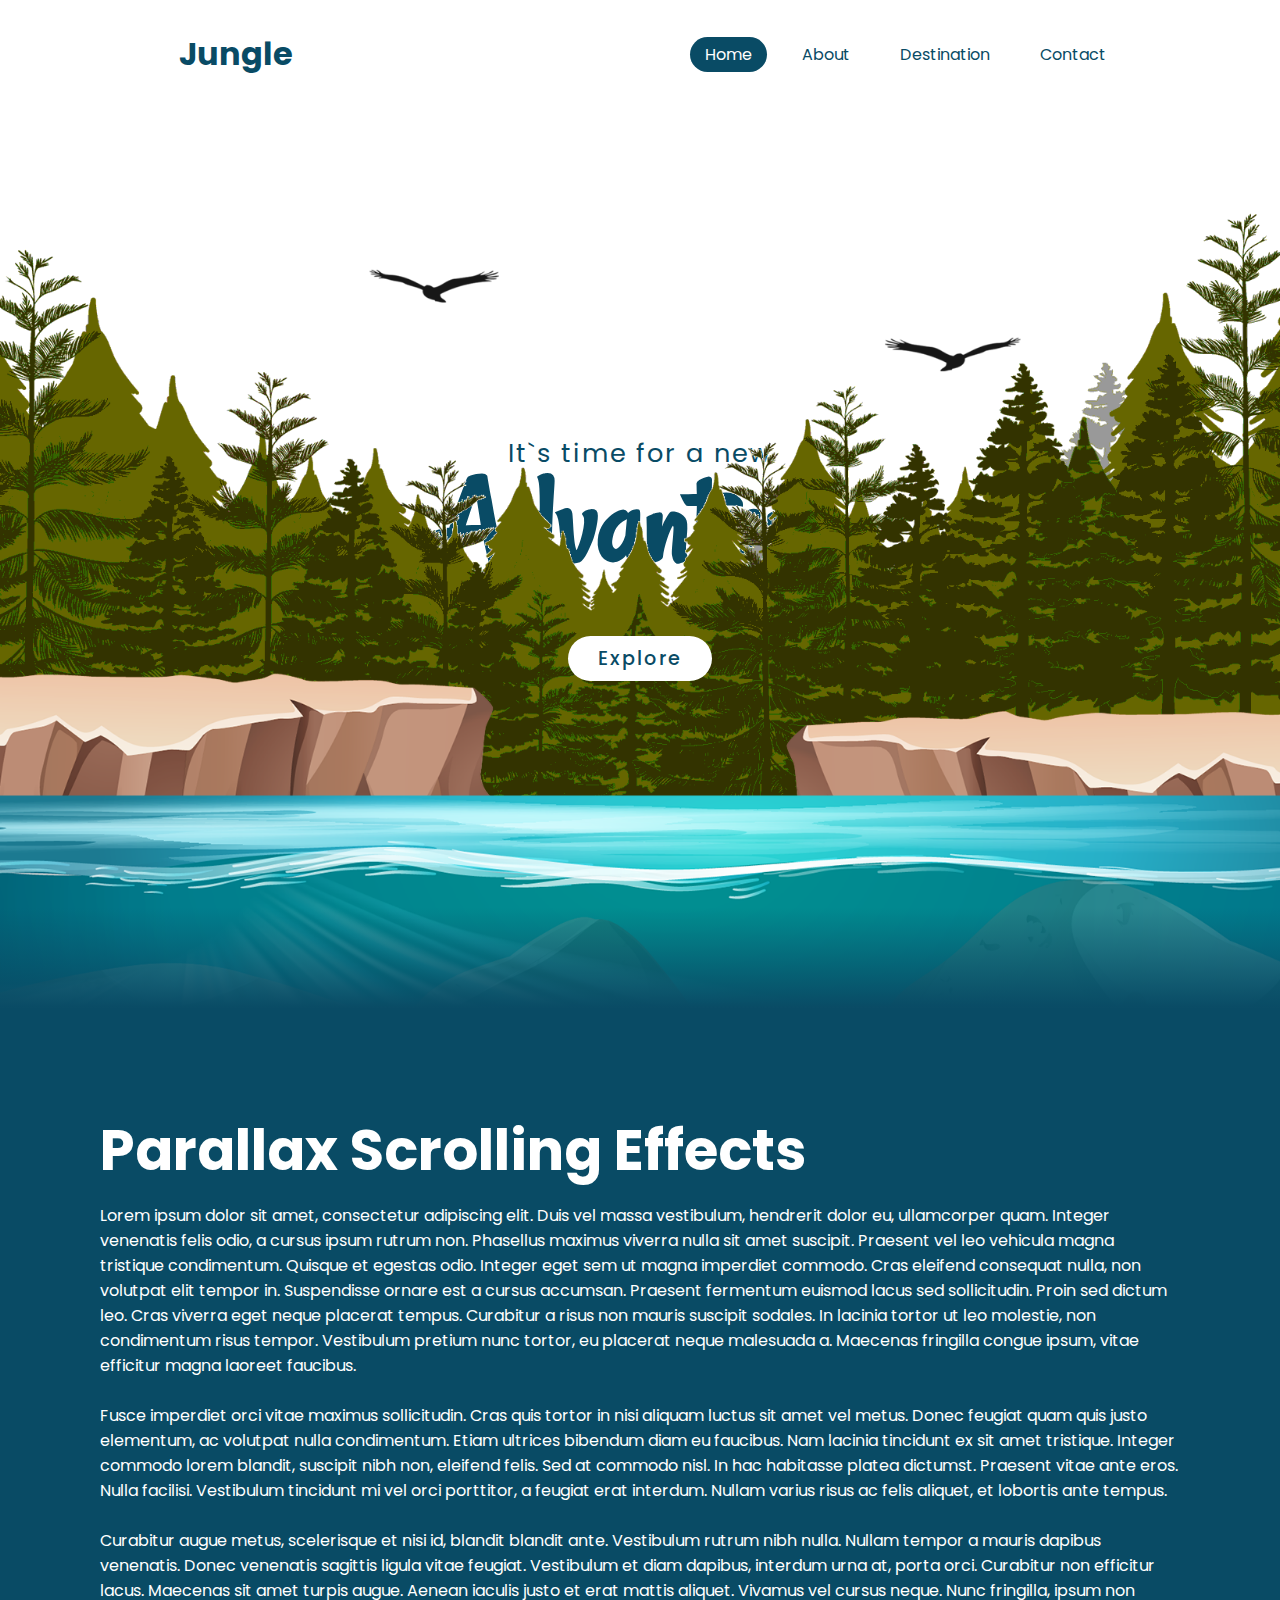
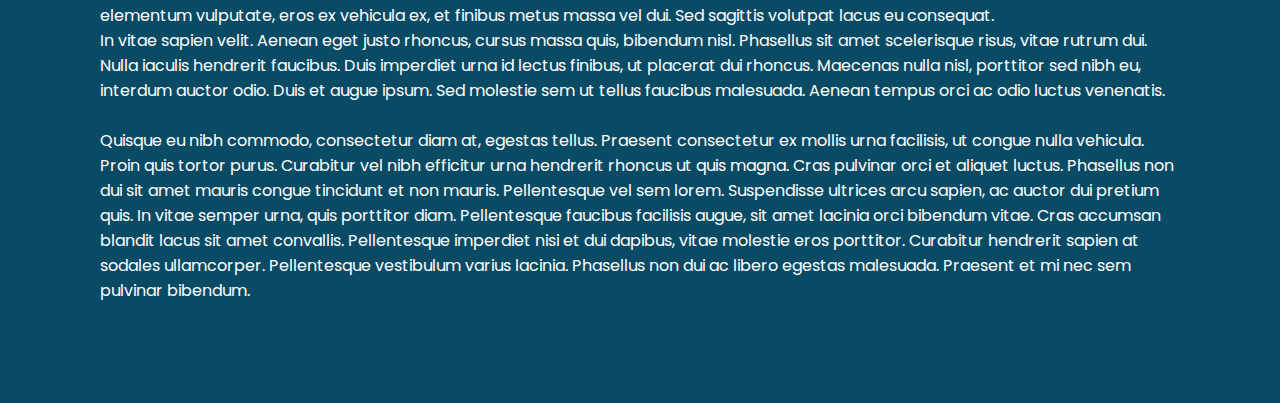
==== index.html @ 6bcde6e8 "create" ====
<!DOCTYPE html>
<html lang="en">

<head>
    <meta charset="UTF-8">
    <meta http-equiv="X-UA-Compatible" content="IE=edge">
    <meta name="viewport" content="width=device-width, initial-scale=1.0">
    <title>Pallarax Effect</title>
    <link rel="stylesheet" href="style.css">
</head>

<body>
    <!-- <div class="container"> -->
    <header>
        <div class="logo">Jungle</div>
        <div class="menu">
            <ul>
                <li> <a href="#" class="menu_item active">Home</a></li>
                <li> <a href="#" class="menu_item">About</a></li>
                <li> <a href="#" class="menu_item">Destination</a></li>
                <li> <a href="#" class="menu_item">Contact</a></li>
            </ul>
        </div>

    </header>
    <section>
        <h2 id="text" class="text">
            <span>It`s time for a new </span><br> Advanture
        </h2>
        <img src="./images/bird1.png" id="bird1" alt="">
        <img src="./images/bird2.png" alt="" id="bird2">
        <img src="./images/forest.png" alt="" id="forest">
        <a href="#" class="btn" id="btn">Explore</a>
        <img src="./images/rocks.png" alt="" id="rocks">
        <img src="./images/water.png" alt="" id="water">
    </section>
    <div class="sec">
        <h2>Parallax Scrolling Effects</h2>
        <span>
            Lorem ipsum dolor sit amet, consectetur adipiscing elit. Duis vel massa vestibulum, hendrerit dolor eu,
            ullamcorper quam. Integer venenatis felis odio, a cursus ipsum rutrum non. Phasellus maximus viverra nulla
            sit amet suscipit. Praesent vel leo vehicula magna tristique condimentum. Quisque et egestas odio. Integer
            eget sem ut magna imperdiet commodo. Cras eleifend consequat nulla, non volutpat elit tempor in. Suspendisse
            ornare est a cursus accumsan. Praesent fermentum euismod lacus sed sollicitudin. Proin sed dictum leo. Cras
            viverra eget neque placerat tempus. Curabitur a risus non mauris suscipit sodales. In lacinia tortor ut leo
            molestie, non condimentum risus tempor. Vestibulum pretium nunc tortor, eu placerat neque malesuada a.
            Maecenas fringilla congue ipsum, vitae efficitur magna laoreet faucibus.
            <p> /</p>
            Fusce imperdiet orci vitae maximus sollicitudin. Cras quis tortor in nisi aliquam luctus sit amet vel metus.
            Donec feugiat quam quis justo elementum, ac volutpat nulla condimentum. Etiam ultrices bibendum diam eu
            faucibus. Nam lacinia tincidunt ex sit amet tristique. Integer commodo lorem blandit, suscipit nibh non,
            eleifend felis. Sed at commodo nisl. In hac habitasse platea dictumst. Praesent vitae ante eros. Nulla
            facilisi. Vestibulum tincidunt mi vel orci porttitor, a feugiat erat interdum. Nullam varius risus ac felis
            aliquet, et lobortis ante tempus.
            <p> /</p>

            Curabitur augue metus, scelerisque et nisi id, blandit blandit ante. Vestibulum rutrum nibh nulla. Nullam
            tempor a mauris dapibus venenatis. Donec venenatis sagittis ligula vitae feugiat. Vestibulum et diam
            dapibus, interdum urna at, porta orci. Curabitur non efficitur lacus. Maecenas sit amet turpis augue. Aenean
            iaculis justo et erat mattis aliquet. Vivamus vel cursus neque. Nunc fringilla, ipsum non elementum
            vulputate, eros ex vehicula ex, et finibus metus massa vel dui. Sed sagittis volutpat lacus eu consequat.
            <p></p>
            In vitae sapien velit. Aenean eget justo rhoncus, cursus massa quis, bibendum nisl. Phasellus sit amet
            scelerisque risus, vitae rutrum dui. Nulla iaculis hendrerit faucibus. Duis imperdiet urna id lectus
            finibus, ut placerat dui rhoncus. Maecenas nulla nisl, porttitor sed nibh eu, interdum auctor odio. Duis et
            augue ipsum. Sed molestie sem ut tellus faucibus malesuada. Aenean tempus orci ac odio luctus venenatis.
            <p> /</p>
            Quisque eu nibh commodo, consectetur diam at, egestas tellus. Praesent consectetur ex mollis urna facilisis,
            ut congue nulla vehicula. Proin quis tortor purus. Curabitur vel nibh efficitur urna hendrerit rhoncus ut
            quis magna. Cras pulvinar orci et aliquet luctus. Phasellus non dui sit amet mauris congue tincidunt et non
            mauris. Pellentesque vel sem lorem. Suspendisse ultrices arcu sapien, ac auctor dui pretium quis. In vitae
            semper urna, quis porttitor diam. Pellentesque faucibus facilisis augue, sit amet lacinia orci bibendum
            vitae. Cras accumsan blandit lacus sit amet convallis. Pellentesque imperdiet nisi et dui dapibus, vitae
            molestie eros porttitor. Curabitur hendrerit sapien at sodales ullamcorper. Pellentesque vestibulum varius
            lacinia. Phasellus non dui ac libero egestas malesuada. Praesent et mi nec sem pulvinar bibendum.
        </span>
    </div>
    </div>


</body>
<script src="script.js"></script>

</html>
---- style.css ----
@import url('https://fonts.googleapis.com/css?family=Poppins:300,400,500,600,700,800,900&dispay=wpap');
@import url('https://fonts.googleapis.com/css2?family=Rancho&display=swap');

*{
    font-family: Poppins;
    text-align: center;
    margin: auto;
    /* display: flex; */
    /* flex-direction: column; */
    /* align-items: center; */
}
 .container {
    max-width: 1400px;
    display: flex;
    flex-direction: column;
}

header {
    display: flex;
    flex-direction: row;
    justify-content: space-between;
    padding: 30px 10px;
    width: 100%;
}
.logo {
    color: #094b65;
    font-weight: 700;
    font-size: 2em;
    text-decoration: none;
}
header ul {
    display: flex;
    justify-content: center;
    align-items: center;
    flex-direction: row;
    list-style: none;

}

.menu_item {
    margin-left: 20px;
    padding: 6px 15px;
    color: #094b65;
    text-decoration: none;
}
.menu_item.active,
.menu_item:hover {
    background-color: #094b65;
    color: #fff;
    border-radius: 20px;
}

section {
    position: relative;
    height: 100vh;
    display: flex;
    justify-content: center;
    align-items: center;
    overflow: hidden;

}
section::before {
    content: '';
    position: absolute;
    bottom: 0;
    left: 0;
    width: 100%;
    height: 100px;
    background: linear-gradient(to top, #094b65, transparent);
    z-index: 10;
}
section img {
    position: absolute;
    top: 0;
    left: 0;
    width: 100%;
    height: 100%;
    object-fit: cover;
    pointer-events: none;
}

.text {
    position: absolute;
    color: #094b65;
    font-size: 10vw;
    text-align: center;
    line-height: 0.55em;
    transform: translateY(-50%);
    font-family: 'Rancho', cursive;
}
.text span {
    font-size: 0.2em;
    letter-spacing: 2px;
    font-weight: 400;
}
.btn {
    text-decoration: none;
    display: inline-block;
    padding: 8px 30px;
    background: #fff;
    color: #094b65;
    font-size: 1.2em;
    font-weight: 500;
    letter-spacing: 2px;
    border-radius: 40px;
    transform: translateY(100px);
}
.sec {
    position: relative;
    padding: 100px;
    background-color: #094b65;
    text-align: left;
}
.sec h2 {
    font-size: 3.5em;
    color: #fff;
    margin-bottom: 10px;
    text-align: left;
}
.sec span {
    font-size: 1em;
    color: #fff;
}
.sec span p {
    color: #094b65;
}
.bird1 {
    width: auto;
}
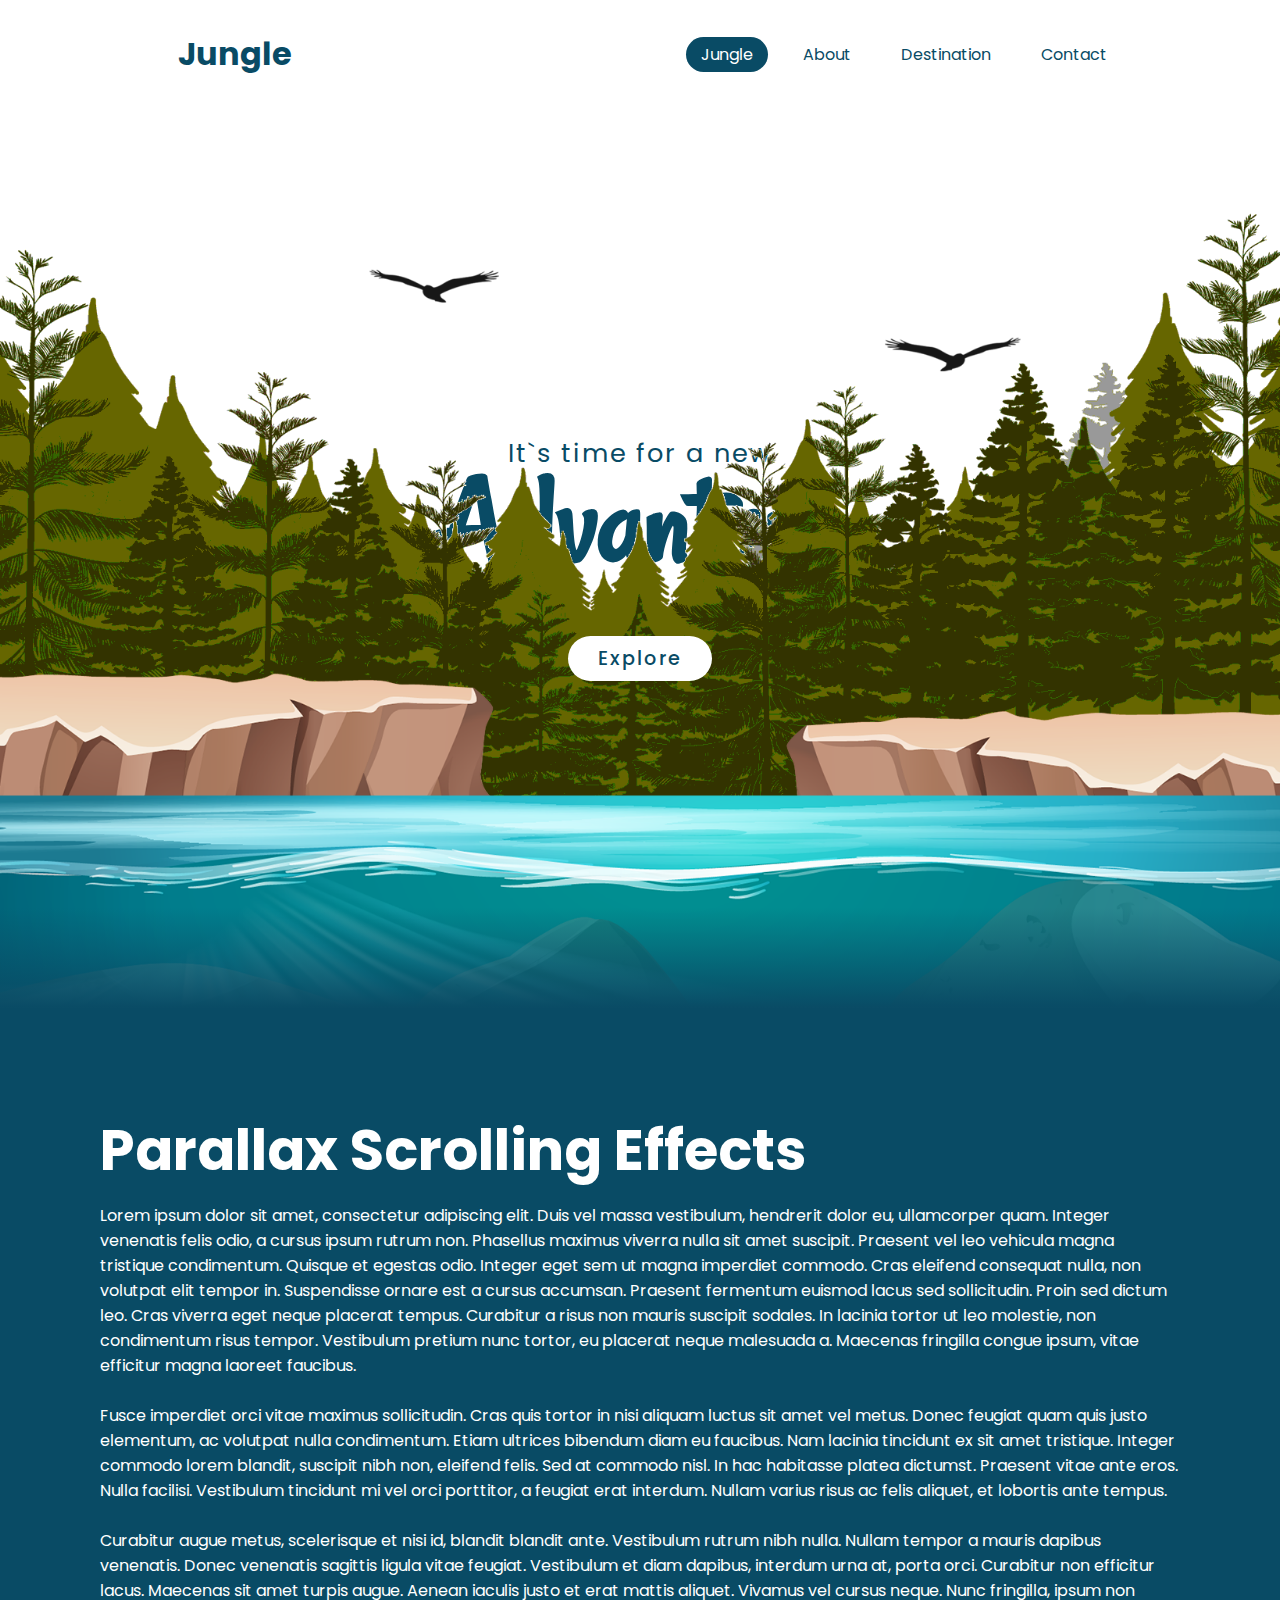
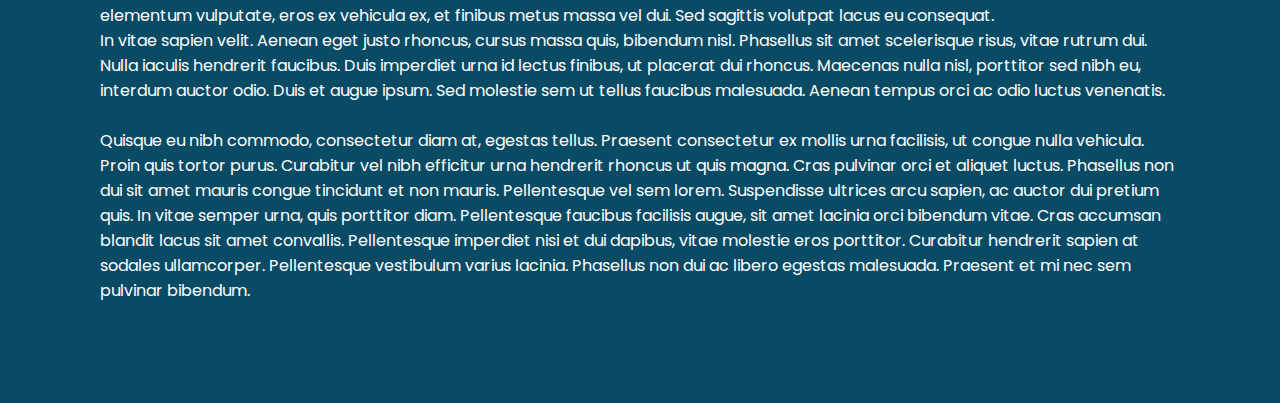
==== commit 459ad0b7: "add space-page" ====
--- a/index.html
+++ b/index.html
@@ -15,8 +15,8 @@
         <div class="logo">Jungle</div>
         <div class="menu">
             <ul>
-                <li> <a href="#" class="menu_item active">Home</a></li>
-                <li> <a href="#" class="menu_item">About</a></li>
+                <li> <a href="#" class="menu_item active">Jungle</a></li>
+                <li> <a href="./index2.html" class="menu_item">About</a></li>
                 <li> <a href="#" class="menu_item">Destination</a></li>
                 <li> <a href="#" class="menu_item">Contact</a></li>
             </ul>
@@ -27,12 +27,12 @@
         <h2 id="text" class="text">
             <span>It`s time for a new </span><br> Advanture
         </h2>
-        <img src="./images/bird1.png" id="bird1" alt="">
-        <img src="./images/bird2.png" alt="" id="bird2">
-        <img src="./images/forest.png" alt="" id="forest">
+        <img src="./images/advanture/bird1.png" id="bird1" alt="">
+        <img src="./images/advanture/bird2.png" alt="" id="bird2">
+        <img src="./images/advanture/forest.png" alt="" id="forest">
         <a href="#" class="btn" id="btn">Explore</a>
-        <img src="./images/rocks.png" alt="" id="rocks">
-        <img src="./images/water.png" alt="" id="water">
+        <img src="./images/advanture/rocks.png" alt="" id="rocks">
+        <img src="./images/advanture/water.png" alt="" id="water">
     </section>
     <div class="sec">
         <h2>Parallax Scrolling Effects</h2>
--- a/style.css
+++ b/style.css
@@ -5,16 +5,8 @@
     font-family: Poppins;
     text-align: center;
     margin: auto;
-    /* display: flex; */
-    /* flex-direction: column; */
-    /* align-items: center; */
 }
- .container {
-    max-width: 1400px;
-    display: flex;
-    flex-direction: column;
-}
-
+/*-------------ADVANTURE---------------------------------------------*/
 header {
     display: flex;
     flex-direction: row;
@@ -126,4 +118,49 @@
 }
 .bird1 {
     width: auto;
+}
+
+/*------------PLANET--------------------------------------------------*/
+
+.planet_header {
+    background-color: black;
+}
+
+.planet_menu_item {
+    color: #fff;
+}
+.planet_logo {
+    color: #fff;
+}
+
+#planet_foreground {
+    width: 35%;
+    height: auto;
+    right: -91%;
+    bottom: 0px;
+}
+
+#planet_earth {
+    width: 23%;
+    height: auto;
+    left: auto;
+    top: 120px;
+}
+
+.planet_sec {
+    background: rgb(15, 2, 48);
+    color: #fff;
+}
+.planet_sec::before {
+    content: '';
+    position: absolute;
+    bottom: 0;
+    left: 0;
+    width: 100%;
+    height: 100px;
+    background: linear-gradient(to top, rgb(15, 2, 48), transparent);
+    z-index: 10;
+}
+.planet_sec span p {
+    color: rgb(25, 21, 34);
 }